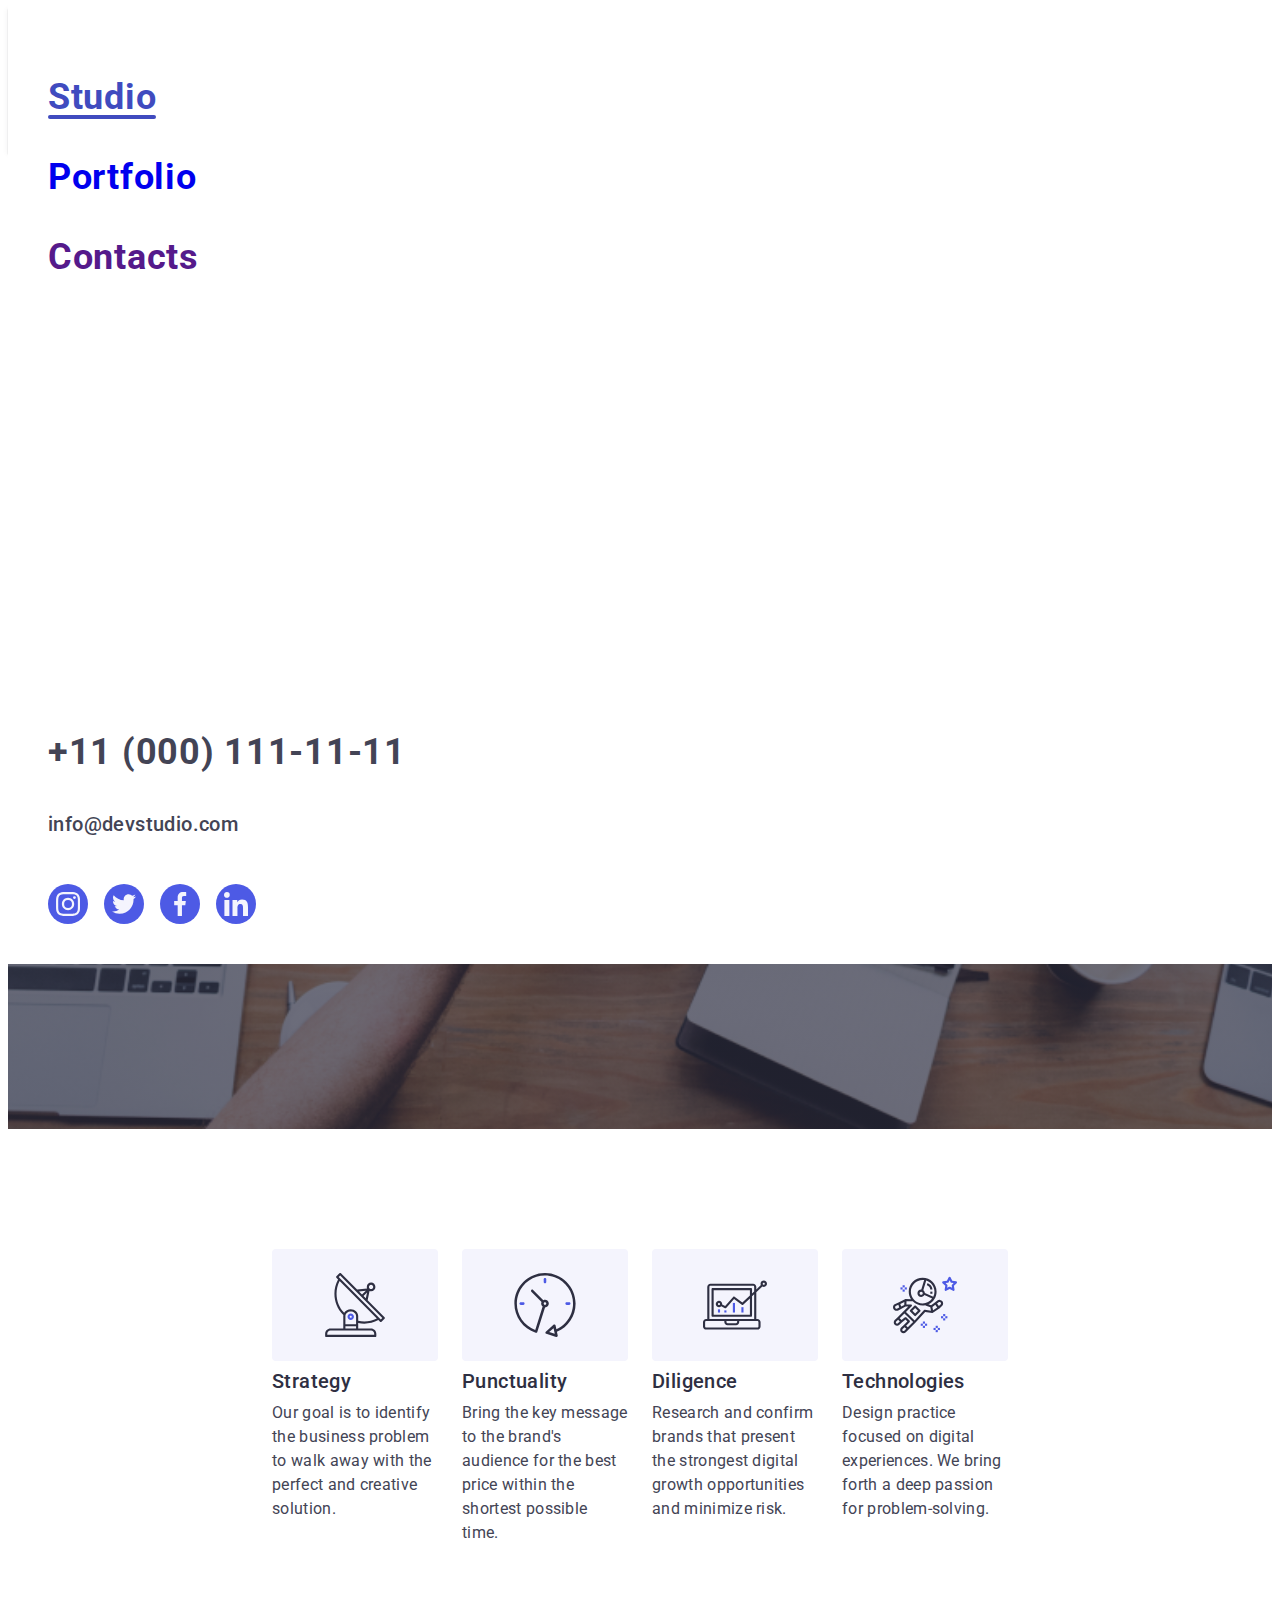
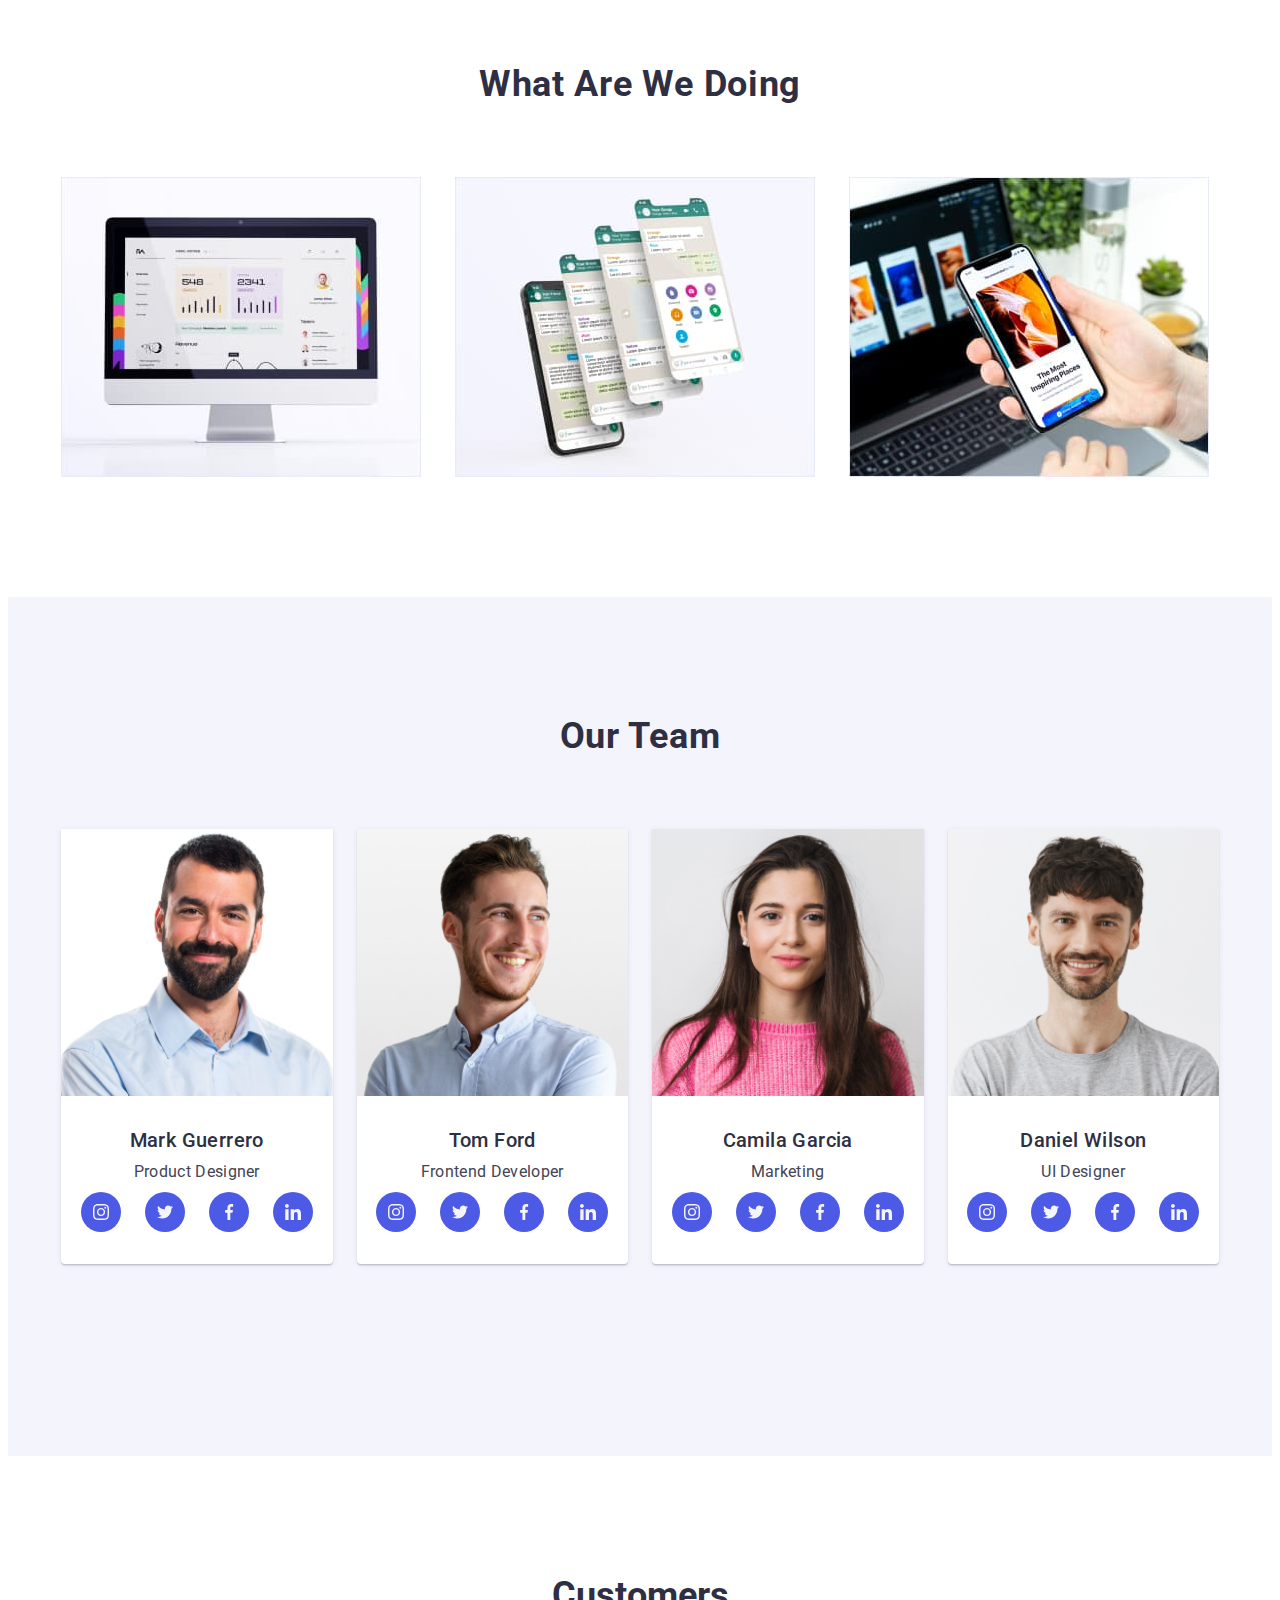
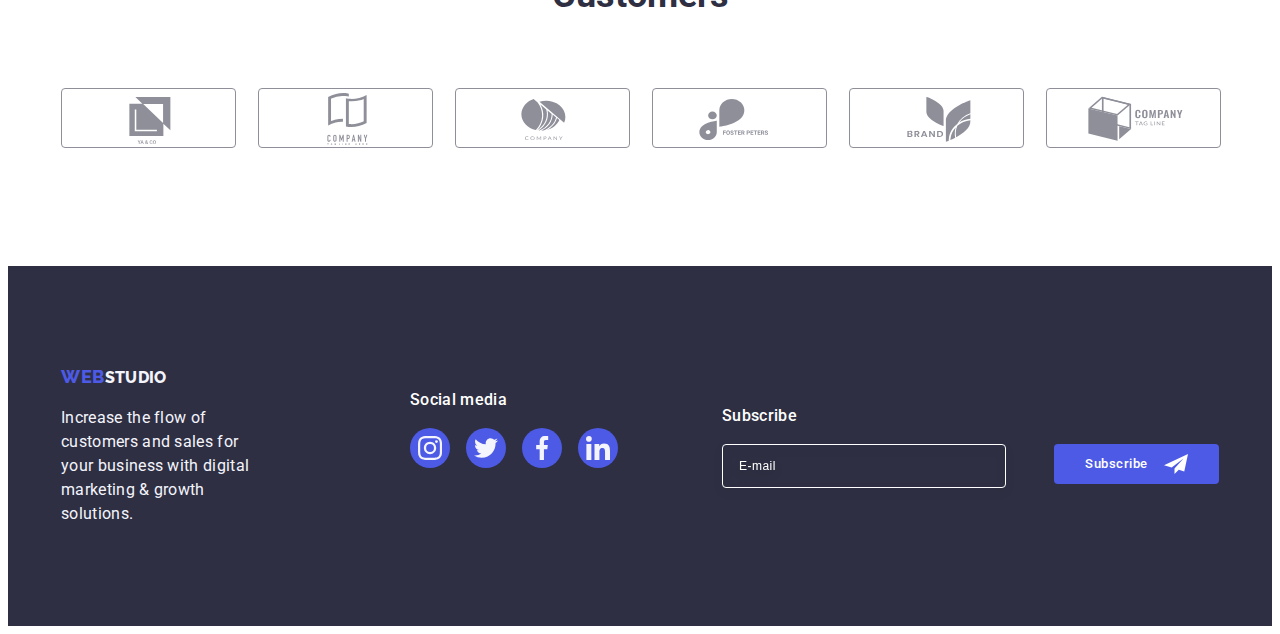
==== index.html @ 0165933c "hw-6" ====
<!DOCTYPE html>
<html lang="en">
  <head>
    <meta charset="UTF-8" />
    <meta http-equiv="X-UA-Compatible" content="IE=edge" />
    <meta name="viewport" content="width=device-width, initial-scale=1.0" />
    <link rel="preconnect" href="https://fonts.googleapis.com" />
    <link rel="preconnect" href="https://fonts.gstatic.com" crossorigin />
    <link
      href="https://fonts.googleapis.com/css2?family=Montserrat:wght@400;700&family=Raleway:wght@800&family=Roboto:wght@400;500;700&display=swap"
      rel="stylesheet"
    />
    <title>Main Page</title>
    <link
      rel="stylesheet"
      href="https://cdnjs.cloudflare.com/ajax/libs/modern-normalize/2.0.0/modern-normalize.min.css"
      integrity="sha512-4xo8blKMVCiXpTaLzQSLSw3KFOVPWhm/TRtuPVc4WG6kUgjH6J03IBuG7JZPkcWMxJ5huwaBpOpnwYElP/m6wg=="
      crossorigin="anonymous"
      referrerpolicy="no-referrer"
    />
    <link rel="stylesheet" href="./css/styles.css" />
    <link rel="stylesheet" href="./css/media.css" />
  </head>
  <body>
    <header class="header link list">
      <div class="container header-container">
        <nav class="header-nav">
          <a href="./index.html" class="header-nav-logo link"
            >WEB<span class="header-nav-web">Studio</span></a
          >
          <ul class="header-team link list">
            <li class="header-team-link">
              <a href="./index.html" class="link header-list current">Studio</a>
            </li>
            <li class="header-team-link">
              <a href="./portfolio.html" class="link header-list">Portfolio</a>
            </li>
            <li class="header-team-link">
              <a href="" class="link header-list">Contacts</a>
            </li>
          </ul>
        </nav>
        <address class="header-address">
          <ul class="header-adr-list list">
            <li>
              <a href="mailto:info@devstudio.com" class="link header-adr"
                >info@devstudio.com</a
              >
            </li>
            <li>
              <a href="tel:+110001111111" class="link header-adr"
                >+11 (000) 111-11-11</a
              >
            </li>
          </ul>
        </address>
        <button class="open-btn" type="button" data-menu-open>
          <svg class="modal-svg" width="32" height="22">
            <use
              class="menu-close"
              href="./images/icons.svg#icon-menu-header"
            ></use>
          </svg>
        </button>
      </div>
      <div class="mob-menu" data-menu>
        <div>
          <button class="close-btn" type="button" data-menu-close>
            <svg class="menu-svg" width="8" height="8">
              <use
                class="menu-close"
                href="./images/icons.svg#icon-close-black"
              ></use>
            </svg>
          </button>
          <ul class="mob-team link list">
            <li class="mob-team-link">
              <a href="./index.html" class="link mob-list current">Studio</a>
            </li>
            <li class="mob-team-link">
              <a href="./portfolio.html" class="link mob-list">Portfolio</a>
            </li>
            <li class="mob-team-link">
              <a href="" class="link mob-list">Contacts</a>
            </li>
          </ul>
        </div>
        <div>
          <ul class="header-adr-list list">
            <li class="mob-menu-tel">
              <a href="tel:+110001111111" class="link header-adr"
                >+11 (000) 111-11-11
              </a>
            </li>
            <li class="mob-menu-mail">
              <a href="mailto:info@devstudio.com" class="link header-adr"
                >info@devstudio.com</a
              >
            </li>
          </ul>
          <ul class="footer-soc-item">
            <li class="footer-soc-mer-list">
              <a
                class="footer-soc-mer"
                href=""
                aria-label="_blank"
                rel="noopener noreferrer"
              >
                <svg class="footer-soc-svg" width="24" height="24">
                  <use href="./images/icons.svg#icon-Instagram"></use>
                </svg>
              </a>
            </li>
            <li class="footer-soc-mer-list">
              <a
                class="footer-soc-mer"
                href=""
                aria-label="_blank"
                rel="noopener noreferrer"
              >
                <svg class="footer-soc-svg" width="24" height="24">
                  <use href="./images/icons.svg#icon-twitter"></use>
                </svg>
              </a>
            </li>
            <li class="footer-soc-mer-list">
              <a
                class="footer-soc-mer"
                href=""
                aria-label="_blank"
                rel="noopener noreferrer"
              >
                <svg class="footer-soc-svg" width="24" height="24">
                  <use href="./images/icons.svg#icon-facebook"></use>
                </svg>
              </a>
            </li>
            <li class="footer-soc-mer-list">
              <a
                class="footer-soc-mer"
                href=""
                aria-label="_blank"
                rel="noopener noreferrer"
              >
                <svg class="footer-soc-svg" width="24" height="24">
                  <use href="./images/icons.svg#icon-linkedin"></use>
                </svg>
              </a>
            </li>
          </ul>
        </div>
      </div>
    </header>
    <main>
      <section class="section-team list">
        <div class="container team-container">
          <h1 class="section-team-text">
            Effective Solutions for Your Business
          </h1>
          <button type="button" data-modal-open="" class="section-team-btn">
            Order Service
          </button>
        </div>
      </section>
      <!--About-->
      <section class="section-about">
        <div class="container">
          <h2 class="visually-hidden">About</h2>

          <ul class="section-about-list list">
            <li class="section-item">
              <div class="about-ikon">
                <svg width="64" height="64">
                  <use href="./images/icons.svg#icon-antenna"></use>
                </svg>
              </div>
              <h3 class="section-about-name">Strategy</h3>
              <p class="section-about-text">
                Our goal is to identify the business problem to walk away with
                the perfect and creative solution.
              </p>
            </li>
            <li class="section-item">
              <div class="about-ikon">
                <svg width="64" height="64">
                  <use href="./images/icons.svg#icon-clock"></use>
                </svg>
              </div>
              <h3 class="section-about-name">Punctuality</h3>
              <p class="section-about-text">
                Bring the key message to the brand's audience for the best price
                within the shortest possible time.
              </p>
            </li>
            <li class="section-item">
              <div class="about-ikon">
                <svg width="64" height="64">
                  <use href="./images/icons.svg#icon-diagram"></use>
                </svg>
              </div>
              <h3 class="section-about-name">Diligence</h3>
              <p class="section-about-text">
                Research and confirm brands that present the strongest digital
                growth opportunities and minimize risk.
              </p>
            </li>
            <li class="section-item">
              <div class="about-ikon">
                <svg width="64" height="64">
                  <use href="./images/icons.svg#icon-astronaut"></use>
                </svg>
              </div>
              <h3 class="section-about-name">Technologies</h3>
              <p class="section-about-text">
                Design practice focused on digital experiences. We bring forth a
                deep passion for problem-solving.
              </p>
            </li>
          </ul>
        </div>
      </section>
      <section class="section-question list">
        <div class="container question-container">
          <h2 class="section-question-text">What are we doing</h2>
          <ul class="section-question-images link list">
            <li class="section-item-images">
              <img src="./images/img-1.jpg" alt="monoblok" width="360" />
            </li>
            <li class="section-item-images">
              <img src="./images/img-2.jpg" alt="smartfon" width="360" />
            </li>
            <li class="section-item-images">
              <img src="./images/img-3.jpg" alt="monitor" width="360" />
            </li>
          </ul>
        </div>
      </section>
      <section class="section-people">
        <div class="container people-container">
          <h2 class="section-people-ourteam">Our Team</h2>
          <ul class="section-people-list list">
            <li class="section-list">
              <img
                class="section-workteam"
                src="./images/img-4.jpg"
                alt="Mark Guerrero"
                width="264"
              />
              <div class="container-section-list">
                <h3 class="section-people-name">Mark Guerrero</h3>
                <p class="section-people-work">Product Designer</p>
                <ul class="soc-mer">
                  <li class="soc-mer-list">
                    <a
                      class="soc-mer-ikon"
                      href=""
                      aria-label="_blank"
                      rel="noopener noreferrer"
                    >
                      <svg class="footer-soc-svg" width="16" height="16">
                        <use href="./images/icons.svg#icon-Instagram"></use>
                      </svg>
                    </a>
                  </li>
                  <li class="soc-mer-list">
                    <a
                      class="soc-mer-ikon"
                      href=""
                      aria-label="_blank"
                      rel="noopener noreferrer"
                    >
                      <svg class="footer-soc-svg" width="16" height="16">
                        <use href="./images/icons.svg#icon-twitter"></use>
                      </svg>
                    </a>
                  </li>
                  <li class="soc-mer-list">
                    <a
                      class="soc-mer-ikon"
                      href=""
                      aria-label="_blank"
                      rel="noopener noreferrer"
                    >
                      <svg class="footer-soc-svg" width="16" height="16">
                        <use href="./images/icons.svg#icon-facebook"></use>
                      </svg>
                    </a>
                  </li>
                  <li class="soc-mer-list">
                    <a
                      class="soc-mer-ikon"
                      href=""
                      aria-label="_blank"
                      rel="noopener noreferrer"
                    >
                      <svg class="footer-soc-svg" width="16" height="16">
                        <use href="./images/icons.svg#icon-linkedin"></use>
                      </svg>
                    </a>
                  </li>
                </ul>
              </div>
            </li>
            <li class="section-list">
              <img
                class="section-workteam"
                src="./images/img-5.jpg"
                alt="Tom Ford"
                width="264"
              />
              <div class="container-section-list">
                <h3 class="section-people-name">Tom Ford</h3>
                <p class="section-people-work">Frontend Developer</p>
                <ul class="soc-mer">
                  <li class="soc-mer-list">
                    <a
                      class="soc-mer-ikon"
                      href=""
                      aria-label="_blank"
                      rel="noopener noreferrer"
                    >
                      <svg class="footer-soc-svg" width="16" height="16">
                        <use href="./images/icons.svg#icon-Instagram"></use>
                      </svg>
                    </a>
                  </li>
                  <li class="soc-mer-list">
                    <a
                      class="soc-mer-ikon"
                      href=""
                      aria-label="_blank"
                      rel="noopener noreferrer"
                    >
                      <svg class="footer-soc-svg" width="16" height="16">
                        <use href="./images/icons.svg#icon-twitter"></use>
                      </svg>
                    </a>
                  </li>
                  <li class="soc-mer-list">
                    <a
                      class="soc-mer-ikon"
                      href=""
                      aria-label="_blank"
                      rel="noopener noreferrer"
                    >
                      <svg class="footer-soc-svg" width="16" height="16">
                        <use href="./images/icons.svg#icon-facebook"></use>
                      </svg>
                    </a>
                  </li>
                  <li class="soc-mer-list">
                    <a
                      class="soc-mer-ikon"
                      href=""
                      aria-label="_blank"
                      rel="noopener noreferrer"
                    >
                      <svg class="footer-soc-svg" width="16" height="16">
                        <use href="./images/icons.svg#icon-linkedin"></use>
                      </svg>
                    </a>
                  </li>
                </ul>
              </div>
            </li>
            <li class="section-list">
              <img
                class="section-workteam"
                src="./images/img-6.jpg"
                alt="Camila Garcia"
                width="264"
              />
              <div class="container-section-list">
                <h3 class="section-people-name">Camila Garcia</h3>
                <p class="section-people-work">Marketing</p>
                <ul class="soc-mer">
                  <li class="soc-mer-list">
                    <a
                      class="soc-mer-ikon"
                      href=""
                      aria-label="_blank"
                      rel="noopener noreferrer"
                    >
                      <svg class="footer-soc-svg" width="16" height="16">
                        <use href="./images/icons.svg#icon-Instagram"></use>
                      </svg>
                    </a>
                  </li>
                  <li class="soc-mer-list">
                    <a
                      class="soc-mer-ikon"
                      href=""
                      aria-label="_blank"
                      rel="noopener noreferrer"
                    >
                      <svg class="footer-soc-svg" width="16" height="16">
                        <use href="./images/icons.svg#icon-twitter"></use>
                      </svg>
                    </a>
                  </li>
                  <li class="soc-mer-list">
                    <a
                      class="soc-mer-ikon"
                      href=""
                      aria-label="_blank"
                      rel="noopener noreferrer"
                    >
                      <svg class="footer-soc-svg" width="16" height="16">
                        <use href="./images/icons.svg#icon-facebook"></use>
                      </svg>
                    </a>
                  </li>
                  <li class="soc-mer-list">
                    <a
                      class="soc-mer-ikon"
                      href=""
                      aria-label="_blank"
                      rel="noopener noreferrer"
                    >
                      <svg class="footer-soc-svg" width="16" height="16">
                        <use href="./images/icons.svg#icon-linkedin"></use>
                      </svg>
                    </a>
                  </li>
                </ul>
              </div>
            </li>
            <li class="section-list">
              <img
                class="section-workteam"
                src="./images/img-7.jpg"
                alt="Daniel Wilson"
                width="264"
              />
              <div class="container-section-list">
                <h3 class="section-people-name">Daniel Wilson</h3>
                <p class="section-people-work">UI Designer</p>
                <ul class="soc-mer">
                  <li class="soc-mer-list">
                    <a
                      class="soc-mer-ikon"
                      href=""
                      aria-label="_blank"
                      rel="noopener noreferrer"
                    >
                      <svg class="footer-soc-svg" width="16" height="16">
                        <use href="./images/icons.svg#icon-Instagram"></use>
                      </svg>
                    </a>
                  </li>
                  <li class="soc-mer-list">
                    <a
                      class="soc-mer-ikon"
                      href=""
                      aria-label="_blank"
                      rel="noopener noreferrer"
                    >
                      <svg class="footer-soc-svg" width="16" height="16">
                        <use href="./images/icons.svg#icon-twitter"></use>
                      </svg>
                    </a>
                  </li>
                  <li class="soc-mer-list">
                    <a
                      class="soc-mer-ikon"
                      href=""
                      aria-label="_blank"
                      rel="noopener noreferrer"
                    >
                      <svg class="footer-soc-svg" width="16" height="16">
                        <use href="./images/icons.svg#icon-facebook"></use>
                      </svg>
                    </a>
                  </li>
                  <li class="soc-mer-list">
                    <a
                      class="soc-mer-ikon"
                      href=""
                      aria-label="_blank"
                      rel="noopener noreferrer"
                    >
                      <svg class="footer-soc-svg" width="16" height="16">
                        <use href="./images/icons.svg#icon-linkedin"></use>
                      </svg>
                    </a>
                  </li>
                </ul>
              </div>
            </li>
          </ul>
        </div>
      </section>
      <section class="section-five">
        <div class="container">
          <h2 class="section-five-company">Customers</h2>

          <ul class="section-five-item">
            <li class="section-five-list">
              <a
                class="section-five-link"
                href=""
                aria-label="_blank"
                rel="noopener noreferrer"
              >
                <svg class="s-f-svg" width="104" height="56">
                  <use href="./images/icons.svg#icon-Logo1"></use>
                </svg>
              </a>
            </li>
            <li class="section-five-list">
              <a
                class="section-five-link"
                href=""
                aria-label="_blank"
                rel="noopener noreferrer"
              >
                <svg class="s-f-svg" width="104" height="56">
                  <use href="./images/icons.svg#icon-Logo2"></use>
                </svg>
              </a>
            </li>
            <li class="section-five-list">
              <a
                class="section-five-link"
                href=""
                aria-label="_blank"
                rel="noopener noreferrer"
              >
                <svg class="s-f-svg" width="104" height="56">
                  <use href="./images/icons.svg#icon-Logo3"></use>
                </svg>
              </a>
            </li>
            <li class="section-five-list">
              <a
                class="section-five-link"
                href=""
                aria-label="_blank"
                rel="noopener noreferrer"
              >
                <svg class="s-f-svg" width="104" height="56">
                  <use href="./images/icons.svg#icon-Logo4"></use>
                </svg>
              </a>
            </li>
            <li class="section-five-list">
              <a
                class="section-five-link"
                href=""
                aria-label="_blank"
                rel="noopener noreferrer"
              >
                <svg class="s-f-svg" width="104" height="56">
                  <use href="./images/icons.svg#icon-Logo5"></use>
                </svg>
              </a>
            </li>
            <li class="section-five-list">
              <a
                class="section-five-link"
                href=""
                aria-label="_blank"
                rel="noopener noreferrer"
              >
                <svg class="s-f-svg" width="104" height="56">
                  <use href="./images/icons.svg#icon-Logo6"></use>
                </svg>
              </a>
            </li>
          </ul>
        </div>
      </section>
    </main>
    <footer class="footer">
      <div class="container footer-container">
        <div class="footer-div">
          <a href="./index.html" class="footer-logo link"
            >WEB<span class="footer-web">Studio</span></a
          >
          <p class="footer-text">
            Increase the flow of customers and sales for your business with
            digital marketing & growth solutions.
          </p>
        </div>
        <div class="footer-soc-div">
          <p class="footer-soc">Social media</p>
          <ul class="footer-soc-item">
            <li class="footer-soc-mer-list">
              <a
                class="footer-soc-mer"
                href=""
                aria-label="_blank"
                rel="noopener noreferrer"
              >
                <svg class="footer-soc-svg" width="24" height="24">
                  <use href="./images/icons.svg#icon-Instagram"></use>
                </svg>
              </a>
            </li>
            <li class="footer-soc-mer-list">
              <a
                class="footer-soc-mer"
                href=""
                aria-label="_blank"
                rel="noopener noreferrer"
              >
                <svg class="footer-soc-svg" width="24" height="24">
                  <use href="./images/icons.svg#icon-twitter"></use>
                </svg>
              </a>
            </li>
            <li class="footer-soc-mer-list">
              <a
                class="footer-soc-mer"
                href=""
                aria-label="_blank"
                rel="noopener noreferrer"
              >
                <svg class="footer-soc-svg" width="24" height="24">
                  <use href="./images/icons.svg#icon-facebook"></use>
                </svg>
              </a>
            </li>
            <li class="footer-soc-mer-list">
              <a
                class="footer-soc-mer"
                href=""
                aria-label="_blank"
                rel="noopener noreferrer"
              >
                <svg class="footer-soc-svg" width="24" height="24">
                  <use href="./images/icons.svg#icon-linkedin"></use>
                </svg>
              </a>
            </li>
          </ul>
        </div>
        <div class="footer-sub">
          <p class="sub-text">Subscribe</p>
          <form class="sub-forms">
            <label class="sub-label" for="e-mail">
              <input
                id="e-mail"
                class="sub-input"
                name="sub-email"
                placeholder="E-mail"
                type="email"
            /></label>
            <button class="sub-button" type="submit">
              Subscribe
              <svg class="sub-svg" width="24" height="24">
                <use href="./images/icons.svg#icon-frame"></use>
              </svg>
            </button>
          </form>
        </div>
      </div>
    </footer>
    <div class="modal is-hidden" data-modal="">
      <div class="modal-menu">
        <button class="modal-button" type="button" data-modal-close="">
          <svg class="modal-svg" width="8" height="8">
            <use
              class="modal-close"
              href="./images/icons.svg#icon-close-black"
            ></use>
          </svg>
        </button>
        <p class="modal-text">Leave your contacts and we will call you back</p>
        <form class="modal-forms">
          <div class="modal-field">
            <label class="modal-label" for="user-name">Name</label>
            <div class="input-icon">
              <input
                class="modal-input"
                id="user-name"
                name="user-name"
                required
                type="text"
              />
              <svg class="modal-icon" width="18" height="24">
                <use class="" href="./images/icons.svg#icon-modal-name"></use>
              </svg>
            </div>
          </div>
          <div class="modal-field">
            <label class="modal-label" for="phone">Phone</label>
            <div class="input-icon">
              <input
                class="modal-input"
                id="phone"
                name="user-phone"
                required
                type="tel"
              />
              <svg class="modal-icon" width="18" height="24">
                <use
                  class="modal-item"
                  href="./images/icons.svg#icon-modal-phone"
                ></use>
              </svg>
            </div>
          </div>
          <div class="modal-field">
            <label class="modal-label" for="email">Email</label>
            <div class="input-icon">
              <input
                class="modal-input"
                id="email"
                name="user-email"
                required
                type="email"
              />
              <svg class="modal-icon" width="18" height="24">
                <use class="" href="./images/icons.svg#icon-modal-email"></use>
              </svg>
            </div>
          </div>

          <div class="modal-com">
            <label class="modal-label" for="user-comment">Comment</label>
            <textarea
              class="modal-com-text"
              name="user-comment"
              id="user-comment"
              placeholder="Text input"
              cols="30"
              rows="10"
            ></textarea>
          </div>
          <div class="checkbox">
            <input
              class="visually-hidden checkbox-input"
              name="user-privacy"
              value="true"
              id="user-privacy"
              type="checkbox"
            />
            <label class="checkbox-label" for="user-privacy">
              <span class="checkbox-label-span">
                <svg class="checkbox-svg" width="10" height="8">
                  <use href="./images/icons.svg#icon-vector"></use>
                </svg>
              </span>

              I accept the terms and conditions of the
              <a href="#" class="checkbox-link">Privacy Policy</a></label
            >
          </div>

          <button type="submit" class="modal-button-send">Send</button>
        </form>
      </div>
    </div>

    <script src="./js/modal.js"></script>
    <script src="./js/menu.js"></script>
  </body>
</html>
---- css/styles.css ----
:root {
  --title-color: #434455;
  --header-color: #2e2f42;
  --header-link: #434455;
  --footer-logo: #4d5ae5;
  --footer-text: #f4f4fd;
  --section-five: #8e8f99;
  --footer-soc: #ffffff;
  --modal-check: #404bbf;
}

body {
  font-family: "Roboto", sans-serif;
  color: #434455;
  background-color: #ffffff;
}
p,
h1,
h2,
h3,
h4,
h5,
h6 {
  margin-top: 0;
  margin-bottom: 0;
}
.visually-hidden {
  position: absolute;
  width: 1px;
  height: 1px;
  margin: -1px;
  border: 0;
  padding: 0;
  white-space: nowrap;
  clip-path: inset(100%);
  clip: rect(0 0 0 0);
  overflow: hidden;
}
img {
  display: block;
}

a {
  text-decoration: none;
}
ul {
  list-style-type: none;
  margin-top: 0;
  margin-bottom: 0;
  padding-left: 0;
}
.container {
  width: 100%;
  max-width: 1158px;
  padding-left: 15px;
  padding-right: 15px;
  margin-left: auto;
  margin-right: auto;
}

.link {
  text-decoration: none;
}

.list {
  list-style: none;
}

/* HEADER */

.header {
  display: flex;
  padding-top: 24px;
  padding-bottom: 24px;
  align-items: center;
  border-bottom: 1px solid #e7e9fc;
  box-shadow: 0px 2px 1px rgba(46, 47, 66, 0.08),
    0px 1px 1px rgba(46, 47, 66, 0.16), 0px 1px 6px rgba(46, 47, 66, 0.08);
}
.header-container {
  display: flex;
  width: 1158px;
}
.header-nav {
  display: flex;
  align-items: center;
}
.open-btn {
  background: transparent;
  border: none;
  margin-left: auto;
}
.menu-close {

}
.mob-menu {
  position: fixed;
  width: 100%;
  height: 100%;
  background-color: #ffffff;
  top: 0;
  z-index: 2;
  padding: 24px 24px 40px 40px;
  display: flex;
  flex-direction: column;
  justify-content: space-between;
}
.close-btn {
  border-color: #E7E9FC;
  display: block;
  margin-left: auto;
  background-color: transparent;
  border-radius: 50%;
  margin-bottom: 32px;
  
}
.mob-team {
}
.link {
}
.list {
}
.mob-team-link:not(:last-child) {
  margin-bottom: 40px;
}
.mob-list {
  font-size: 36px;
font-family: Roboto;
font-weight: 700;
line-height: 40px;
letter-spacing: 0.02em;
text-transform: capitalize;
}
.current {
}
.footer-soc-item {
}
.footer-soc-mer-list {
}
.footer-soc-mer {
}
.footer-soc-svg {
}

.header-team {
  display: none;
  
}
.header-list:hover {
  color: #404bbf;
}
.header-list:focus {
  color: #404bbf;
}
.current {
  position: relative;
  color: #404bbf;
}
.current::after {
  content: "";
  position: absolute;
  left: 0;
  bottom: -1px;
  height: 4px;
  width: 100%;
  display: block;
  background-color: #404bbf;
  border-radius: 2px;
}

.header-list {
  /* color: var(--header-color); */
  padding-top: 24px;
  padding-bottom: 24px;
  transition: color 250ms cubic-bezier(0.4, 0, 0.2, 1);
}
.header-team-link {
  font-weight: 500;
  font-size: 16px;
  line-height: 1.5;
  letter-spacing: 0.02em;
  color: var(--header-color);
}
.header-address {
  font-family: "Roboto";
  font-style: normal;
  font-weight: 400;
  font-size: 16px;
  line-height: 1.5;
  letter-spacing: 0.02em;
  color: #434455;
  display: none;
  margin-left: auto;
}
.header-adr-list {
  margin-bottom: 48px;
  flex-direction: column;
  /* display: none;
  gap: 40px; */
}
.mob-menu-tel {
  margin-bottom: 40px;
  font-size: 36px;
font-family: Roboto;
font-weight: 700;
line-height: 40px;
letter-spacing: 0.72px;
text-transform: capitalize;
color: #434455;
}
.mob-menu-mail {
  font-size: 20px;
font-family: Roboto;
font-weight: 500;
line-height: 24px;
letter-spacing: 0.4px;
}
.header-adr:hover {
  color: #404bbf;
}
.header-adr:focus {
  color: #404bbf;
}
.header-adr {
  color: var(--header-link);
  transition: color 250ms cubic-bezier(0.4, 0, 0.2, 1);
}

.header-nav-logo {
  font-family: "Raleway", sans-serif;
  text-transform: uppercase;
  font-weight: 800;
  font-size: 18px;
  line-height: 1.17;
  letter-spacing: 0.03em;
  color: #4d5ae5;
  margin-right: 76px;
}
.header-nav-web {
  color: var(--header-color);
}
.header-nav {
  font-weight: 800;
  font-size: 18px;
  line-height: 1.17;
  letter-spacing: 0.03em;
  color: #434455;
}

/* MAIN */
/* SECTION-ONE-INDEX */

.section-team {
  font-family: "Roboto", sans-serif;
  background: #2e2f42;
  text-align: center;
  padding: 188px 0;
  background-image: linear-gradient(
      rgba(46, 47, 66, 0.7),
      rgba(46, 47, 66, 0.7)
    ),
    url(../images/people-office.jpg);
  max-width: 1440px;
  background-repeat: no-repeat;
  background-position: center;
  background-size: cover;
  margin: 0 auto;
  height: 600px;
}
.team-container {
}

.section-team-text {
  font-family: "Roboto";
  font-weight: 700;
  font-size: 56px;
  line-height: 1.07;
  text-align: center;
  letter-spacing: 0.02em;
  color: #ffffff;
  max-width: 496px;
  height: 120px;
  margin: 0 auto;
}
.section-team-btn {
  text-align: center;
  font-family: "Roboto", sans-serif;
  font-weight: 500;
  font-size: 16px;
  line-height: 1.5;
  letter-spacing: 0.04em;
  color: #ffffff;
  background: #4d5ae5;
  cursor: pointer;
  min-width: 169px;
  height: 56px;
  border-radius: 4px;
  border: none;
  display: block;
  margin: 0 auto;
  margin-top: 48px;
  transition: background-color 250ms cubic-bezier(0.4, 0, 0.2, 1);
}
.section-team-btn:hover {
  background-color: #404bbf;
}
.section-team-btn:focus {
  background-color: #404bbf;
}

.section-btn {
  margin-bottom: 72px;
  display: flex;
  text-align: center;
  gap: 24px;

  justify-content: center;
}

.section-button {
  font-family: "Roboto", sans-serif;
  font-weight: 500;
  font-size: 16px;
  line-height: 1.5;
  letter-spacing: 0.04em;
  color: var(--footer-logo);
  background-color: var(--footer-text);
  cursor: pointer;
  min-height: 48px;
  border-radius: 4px;
  padding: 12px 24px;
  border: 1px solid #e7e9fc;
  transition: color 250ms cubic-bezier(0.4, 0, 0.2, 1),
    background-color 250ms cubic-bezier(0.4, 0, 0.2, 1),
    border-color 250ms cubic-bezier(0.4, 0, 0.2, 1),
    box-shadow 250ms cubic-bezier(0.4, 0, 0.2, 1);
}
.section-button:hover,
.section-button:focus {
  color: #ffffff;
  background-color: #404bbf;
  border: 1px solid transparent;
  box-shadow: 0px 3px 1px rgba(0, 0, 0, 0.1), 0px 2px 1px rgba(0, 0, 0, 0.08),
    0px 2px 2px rgba(0, 0, 0, 0.12);
}

/* SECTION-TWO-INDEX */

.section-about {
  padding-top: 120px;
  padding-bottom: 120px;
}
.section-about-list {
  display: flex;
  /* gap: 24px; */
  gap: 72px;
}
.section-item {
  width: 100%;
 
}
.about-ikon {
  display: flex;
  align-items: center;
  height: 112px;
  background-color: #f4f4fd;
  border-radius: 4px;
  margin-bottom: 8px;
  justify-content: center;
}

.section-about-name {
  text-align: center;
  font-family: "Roboto";
  font-weight: 700;
  font-size: 36px;
  line-height: 1.2;
  letter-spacing: 0.02em;
  color: #2e2f42;
  margin-bottom: 8px;
}

.section-about-text {
  font-family: "Roboto";
  font-weight: 400;
  font-size: 16px;
  line-height: 1.5;
  letter-spacing: 0.02em;
  color: #434455;
}

.section-people-work {
  font-family: "Roboto";
  font-weight: 400;
  font-size: 16px;
  line-height: 1.5;
  letter-spacing: 0.02em;
  color: #434455;
}
.question-container {
}
.section-question {
  font-size: 36px;
  line-height: 1.11;
  text-align: center;
  text-transform: capitalize;
  padding-bottom: 120px;
}
.section-question-text {
  font-family: "Roboto";
  font-weight: 700;
  font-size: 36px;
  line-height: 1.11;
  letter-spacing: 0.02em;
  text-transform: capitalize;
  color: #2e2f42;
  margin-bottom: 72px;
}
.section-question-images {
  display: flex;
  gap: 24px;
  padding: 0;
}
.section-item-images {
  width: calc((100% - 48px) / 3);
}
.people-container {
}

/*  FOUR */

.section-people {
  background-color: #f4f4fd;
  padding-bottom: 120px;
  padding-top: 120px;
}
.section-people-name {
  font-size: 20px;
  font-weight: 500;
  line-height: 1.2;
  letter-spacing: 0.02em;
  color: var(--header-color);
  text-align: center;
  margin-bottom: 8px;
}
.section-people-work {
  font-size: 16px;
  line-height: 1.5;
  letter-spacing: 0.02em;
  color: var(--header-link);
  text-align: center;
}
.section-people-ourteam {
  font-weight: 700;
  font-size: 36px;
  line-height: 1.11;
  text-align: center;
  letter-spacing: 0.02em;
  text-transform: capitalize;
  color: var(--header-color);
  margin-bottom: 72px;
}
.section-people-list {
  flex-wrap: wrap;
  
}
.section-workteam {
  width: 100%;
}
.section-list {
  background-color: #ffffff;
  box-shadow: 0px 1px 6px rgba(46, 47, 66, 0.08),
    0px 1px 1px rgba(46, 47, 66, 0.16), 0px 2px 1px rgba(46, 47, 66, 0.08);
    margin-bottom: 72px;
 
  border-radius: 0px 0px 4px 4px;
}
.soc-mer {
  display: flex;
  justify-content: center;
  gap: 24px;
  margin-top: 8px;
}
.soc-mer-list {
  width: 40px;
  height: 40px;
}
.soc-mer-ikon:hover,
.soc-mer-ikon:focus {
  background-color: #404bbf;
}
.soc-mer-svg {
  fill: var(--footer-text);
}
.soc-mer-ikon {
  width: 100%;
  height: 100%;
  background-color: #4d5ae5;
  border-radius: 50%;
  display: flex;
  align-items: center;
  justify-content: center;
  transition: background-color 250ms cubic-bezier(0.4, 0, 0.2, 1);
}
.container-section-list {
  padding: 32px 0px;
  font-size: 20px;
  line-height: 1.2;
  letter-spacing: 0.02em;
}
.section-port {
  padding-top: 96px;
  padding-bottom: 120px;
}
.section-foto {
  display: flex;
  text-decoration: none;
  flex-wrap: wrap;
  column-gap: 24px;
  row-gap: 48px;
}
.section-lista {
  display: block;
  transition: box-shadow 250ms cubic-bezier(0.4, 0, 0.2, 1);
}
.port-images {
  position: relative;
  overflow: hidden;
}
.section-lista:hover,
.section-lista:focus {
  box-shadow: 0px 1px 6px rgba(46, 47, 66, 0.08),
    0px 1px 1px rgba(46, 47, 66, 0.16), 0px 2px 1px rgba(46, 47, 66, 0.08);
}
.port-item {
  position: absolute;
  top: 0;
  font-size: 16px;
  line-height: 1.5;
  letter-spacing: 0.02em;
  color: var(--footer-text);
  padding: 40px 32px;
  background-color: #4d5ae5;
  height: 100%;
  width: 100%;
  transform: translateY(100%);
  transition: transform 250ms cubic-bezier(0.4, 0, 0.2, 1);
}
.section-lista:hover .port-item,
.section-lista:focus .port-item {
  transform: translateY(0%);
}
.container-table {
}
.table {
  width: calc((100% - 48px) / 3);
}
.foto-container {
}
.section-foto-name {
  font-weight: 500;
  font-size: 20px;
  line-height: 1.2;
  letter-spacing: 0.02em;
  color: var(--header-color);
  margin-bottom: 8px;
}
.container-link {
  border: 1px solid #e7e9fc;
  padding: 32px 16px;
  border-top: none;
}

.section-foto-text {
  font-size: 16px;
  line-height: 1.5;
  letter-spacing: 0.02em;
  color: var(--header-link);
}

.section-about-name {
  font-family: "Roboto";
  font-style: normal;
  font-weight: 500;
  font-size: 20px;
  line-height: 1.2;
  letter-spacing: 0.02em;
  color: #2e2f42;
}

/* SECTION-FIVE */

.section-five {
  padding: 120px 0;
}
.section-five-company {
  font-size: 36px;
  line-height: 1.11;
  color: var(--header-color);
  margin-bottom: 72px;
  text-align: center;
}
.section-five-item {
  /* flex-wrap: wrap; */
    /* max-width: 458px; */
    gap: 72px 16px;
}
.section-five-list {
  margin-bottom: 24px;
 /* margin: 0 auto;
    width: calc((100% - 16px) / 2); */
  /* width: calc((100% - 120px) / 6);
  height: 88px; */
}
.section-five-link {
  width: 100%;
  height: 100%;
  border: 1px solid #8e8f99;
  border-radius: 4px;
  display: flex;
  align-items: center;
  justify-content: center;
  color: var(--section-five);
  transition: border-color 250ms cubic-bezier(0.4, 0, 0.2, 1),
    color 250ms cubic-bezier(0.4, 0, 0.2, 1);
}
.section-five-link:hover,
.section-five-link:focus {
  color: #404bbf;
  border-color: #404bbf;
}
.s-f-svg {
  fill: currentColor;
}

/* FOOTER */

.footer {
  background-color: #2e2f42;
  padding: 100px 0;
}
.footer-container {
  display: flex;
  /* align-items: baseline; */
  flex-direction: column;
  align-items: center;
  text-align: center;
  justify-items: center;
  gap: 72px;
}
.sub-forms {
  flex-direction: column;
}
.footer-logo {
  font-family: "Raleway", sans-serif;
  font-weight: 800;
  font-size: 18px;
  line-height: 1.17;
  letter-spacing: 0.03em;
  color: var(--footer-logo);
  text-transform: uppercase;
  text-decoration: none;
  display: inline-block;
  margin-bottom: 16px;
}
.footer-web {
  font-family: "Raleway", sans-serif;
  font-style: normal;
  font-weight: 800;
  font-size: 16px;
  line-height: 1.5;
  letter-spacing: 0.02em;
  color: #f4f4fd;
}
.footer-text {
  line-height: 1.5;
  letter-spacing: 0.02em;
  color: var(--footer-text);
  max-width: 264px;
}

.footer-soc-div {
  font-weight: 500;
  font-size: 16px;
  line-height: 1.5;
  letter-spacing: 0.02em;
  color: var(--footer-soc);
}
.footer-soc {
  font-weight: 500;
  font-size: 16px;
  line-height: 1.5;
  letter-spacing: 0.02em;
  color: var(--footer-soc);
  margin-bottom: 16px;
}
.footer-soc-item {
  display: flex;
  gap: 16px;
}
.footer-soc-mer-list {
  width: 40px;
  height: 40px;
}
.footer-soc-mer {
  width: 100%;
  height: 100%;
  background-color: var(--footer-logo);
  border-radius: 50%;
  display: flex;
  align-items: center;
  justify-content: center;
  transition: background-color 250ms cubic-bezier(0.4, 0, 0.2, 1);
}
.footer-soc-mer:hover,
.footer-soc-mer:focus {
  background-color: #31d0aa;
}
.footer-soc-svg {
  fill: var(--footer-text);
}

/* MODAL */

.modal {
  padding: 72px 24px 24px 24px;
  position: fixed;
  top: 0;
  left: 0;
  width: 100%;
  height: 100%;
  background-color: rgba(46, 47, 66, 0.4);
  transition: opacity 250ms cubic-bezier(0.4, 0, 0.2, 1),
    visibility 250ms cubic-bezier(0.4, 0, 0.2, 1);
}
.is-hidden {
  opacity: 0;
  visibility: hidden;
  pointer-events: none;
}
.modal-menu {
  padding: 72px 24px 24px 24px;
  position: absolute;
  top: 50%;
  left: 50%;
  transform: translate(-50%, -50%) scale(1);
  width: 408px;
  min-height: 584px;
  background: #fcfcfc;
  box-shadow: 0px 1px 1px rgba(0, 0, 0, 0.14), 0px 1px 3px rgba(0, 0, 0, 0.12),
    0px 2px 1px rgba(0, 0, 0, 0.2);
  border-radius: 4px;
  transition: transform 250ms cubic-bezier(0.4, 0, 0.2, 1);
}
.modal-button {
  position: absolute;
  top: 24px;
  right: 24px;
  width: 24px;
  height: 24px;
  border-radius: 50%;
  display: flex;
  align-items: center;
  justify-content: center;
  background-color: #e7e9fc;
  border: 1px solid rgba(0, 0, 0, 0.1);
  padding: 0;
  cursor: pointer;
  transition: background-color 250ms cubic-bezier(0.4, 0, 0.2, 1),
    border 250ms cubic-bezier(0.4, 0, 0.2, 1);
}
.modal-button:hover,
.modal-button:focus {
  background-color: #404bbf;
  border: none;
}
.modal-svg {
  fill: #2e2f42;
  transition: fill 250ms cubic-bezier(0.4, 0, 0.2, 1);
}
.modal-button:hover .modal-svg,
.modal-button:focus .modal-svg {
  fill: #ffffff;
}

.modal-text {
  text-align: center;
  margin-bottom: 16px;
  font-weight: 500;
  line-height: 1.5;
  letter-spacing: 0.02em;
  color: var(--header-color);
}
.modal-forms {
}
.modal-field {
  margin-bottom: 8px;
}
.modal-label {
  margin-bottom: 4px;
  display: block;
  font-size: 12px;
  line-height: 1.17;
  color: var(--section-five);
  letter-spacing: 0.04em;
}
.modal-input {
  background-color: transparent;
  width: 100%;
  display: block;
  justify-items: center;
  align-items: center;
  border-radius: 4px;
  border: 1px solid rgba(46, 47, 66, 0.4);
  height: 40px;
  padding-left: 38px;
  outline: transparent;
  transition: border-color 250ms cubic-bezier(0.4, 0, 0.2, 1);
  border: 1px solid rgba(46, 47, 66, 0.4);
}
.modal-input:focus {
  border-color: #4d5ae5;
}
.modal-comments {
  width: 100%;
  display: block;
  justify-items: center;
  align-items: center;
  border-radius: 4px;
  margin-bottom: 8px;
  height: 138px;
}
.modal-text-title {
  padding-top: 16px;
}
.modal-button-send {
  text-align: center;
  font-family: "Roboto", sans-serif;
  font-weight: 500;
  font-size: 16px;
  line-height: 1.5;
  letter-spacing: 0.04em;
  color: #ffffff;
  background: #4d5ae5;
  cursor: pointer;
  min-width: 169px;
  height: 56px;
  border-radius: 4px;
  border: none;
  display: block;
  margin: 0 auto;
  margin-top: 24px;
  margin-bottom: 24px;
  transition: background-color 250ms cubic-bezier(0.4, 0, 0.2, 1);
}
/* .modal-label {
  Font size: 12px;
Line height: 14px;
Line height: 100%;
Align: Left;
Vertical align: Top;
Letter spacing: 4%;
} */

.modal-icon {
  /* fill: transparent; */
  /* stroke: #111111; */
  position: absolute;
  left: 16px;
  top: 50%;
  transform: translateY(-50%);
  transition: fill 250ms cubic-bezier(0.4, 0, 0.2, 1);
}
.modal-item {
  stroke: #111111;
}
.modal-input:focus + .modal-icon {
  fill: #4d5ae5;
}
.input-icon {
  position: relative;
}
.modal-com {
  margin-bottom: 16px;
}
.modal-com-text {
  width: 100%;
  height: 120px;
  font-size: 12px;
  line-height: 1.17;
  letter-spacing: 0.04em;
  color: rgba(46, 47, 66, 0.4);
  border: 1px solid rgba(46, 47, 66, 0.4);
  border-radius: 4px;
  background-color: transparent;
  padding: 8px 16px;
  outline: transparent;
  resize: none;
  transition: border-color 250ms cubic-bezier(0.4, 0, 0.2, 1);
}
.modal-com-text:focus {
  border-color: #4d5ae5;
}
.checkbox {
  margin-bottom: 24px;
}
.checkbox-label {
  font-size: 12px;
  line-height: 1.17;
  letter-spacing: 0.04em;
  color: var(--section-five);
}
.checkbox-label-span {
  width: 16px;
  height: 16px;
  border: 1px solid rgba(46, 47, 66, 0.4);
  border-radius: 2px;
  transition: background-color 250ms cubic-bezier(0.4, 0, 0.2, 1),
    border 250ms cubic-bezier(0.4, 0, 0.2, 1),
    fill 250ms cubic-bezier(0.4, 0, 0.2, 1);
  display: inline-flex;
  align-items: center;
  justify-content: center;
  fill: transparent;
  margin-right: 8px;
}
.checkbox-svg {
}
.checkbox-input:checked + .checkbox-label > .checkbox-label-span {
  border: none;
  background-color: var(--modal-check);
  fill: var(--footer-text);
}
.checkbox-link {
  color: var(--footer-logo);
  padding-left: 8px;
}


.sub-text {
  color: #ffffff;
  margin-bottom: 16px;
  font-weight: 500;
  font-style: 16px;
  line-height: 1.5;
  letter-spacing: 0.02em;
  color: #ffffff;
}
.sub-forms {
  gap: 24px;
  display: flex;
}
.sub-label {
}
.sub-input {
  width: 264px;
  height: 40px;
  border: 1px solid #ffffff;
  background-color: transparent;
  font-size: 12px;
  line-height: 1.5;
  letter-spacing: 0.04em;
  padding-left: 16px;
  filter: drop-shadow(0px 4px 4px rgba(0, 0, 0, 0.15));
  border-radius: 4px;
  color: #ffffff;
}
.sub-input::placeholder {
  color: #ffffff;
}
.sub-button {
  font-family: "Roboto", sans-serif;
  display: flex;
  background-color: #4d5ae5;
  border-radius: 4px;
  width: 165px;
  /* min-width: 165px; */
  height: 40px;
  margin: 0 auto;
  /* margin-left: 24px; */
  padding: 8px 24px;
  justify-content: center;
  align-items: center;
  font-weight: 500;
  line-height: 1.5;
  letter-spacing: 0.04em;
  color: #ffffff;
  cursor: pointer;
  border-radius: 4px;
  border: none;
}
.sub-button-text {
  font-size: 500;
}
.sub-svg {
  /* fill: #ffffff;  */
  margin-left: 16px;
}
---- css/media.css ----
.container {
  padding: 0 15px;
  margin: 0 auto;
}
@media screen and (min-width: 428px) {
  .container {
    width: 428px;
  }
  .section-list {
    flex-wrap: wrap;
  }
  .section-workteam {
    width: 100%;
  }
  .section-about-list {
    max-width: 396px;
  }
  .section-five-list {
    margin: 0 auto;
    width: calc((100% - 16px) / 2);
  }
  .section-five-item {
    display: flex;
  }

  .footer-container {
    display: flex;
    flex-direction: row;
    flex-wrap: wrap;
  }
  .footer-div {
    text-align: left;
  }
  .footer-soc {
    text-align: left;
  }
  .sub-text {
    text-align: left;
  }
  .sub-forms {
    flex-direction: inherit;
  }
  .footer-soc-div {
    margin-top: -36px;
  }
}

@media screen and (min-width: 768px) {
  .container {
    width: 768px;
  }
  .header-team,
  .header-address {
    display: flex;
    gap: 40px;
  }
  .open-btn {
    display: none;
  }

  .section-item {
    width: calc((100% - 24px) / 2);
  }
  .section-about-list {
    max-width: 736px;
    gap: 72px 24px;
  }
  .section-about-name {
    text-align-last: left;
  }
  .section-list {
    width: calc((100% - 24px) / 2);
  }
  .section-people-list {
    display: flex;
    gap: 64px 24px;
  }

  .section-five-list {
    margin: 0 auto;
    width: calc((100% - 32px) / 3);
  }
  .section-five-item {
    display: flex;
  }
}

@media screen and (min-width: 1158px) {
  .container {
    width: 1158px;
  }

  .section-people-list {
    display: flex;
    gap: 24px;
  }

  .section-list {
    flex-wrap: wrap;
    width: calc((100% - 72px) / 4);
  }

  .section-about-list {
    margin: 0 auto;
    display: flex;
    gap: 24px;
    /* gap: 72px; */
  }
  .section-item {
    width: calc((100% - 72px) / 4);
  }
  .section-five-item {
    display: flex;
    gap: 24px;
  }
  .footer-div {
    margin-right: 120px;
  }
  .footer-sub {
    padding-left: 80px;
  }
  .sub-button {
    min-width: 165px;
    margin-left: 24px;
  }
  .footer-container {
    display: flex;
  }
  .footer > .container {
    flex-wrap: unset;
    flex-direction: unset;
  }
}

.section {
  padding-top: 120px;
  padding-bottom: 120px;
}

@media screen and (max-width: 1157px) {
  .section {
    padding-top: 96px;
    padding-bottom: 96px;
  }
  .section-about-list {
    flex-wrap: wrap;
  }
  .about-ikon,
  .section-question {
    display: none;
  }
  .section-five-item {
    flex-wrap: wrap;
  }
  .footer > .container {
    flex-wrap: wrap;
    max-width: 530px;
  }
}

/* width: 95%;
    max-width: 392px;
    height: 95%;
    max-height: 584px;
    overflow: scroll; */

.footer > .container {
  /* flex-wrap: wrap; */
  gap: 72px 24px;
  /* max-width: 530px; */
}
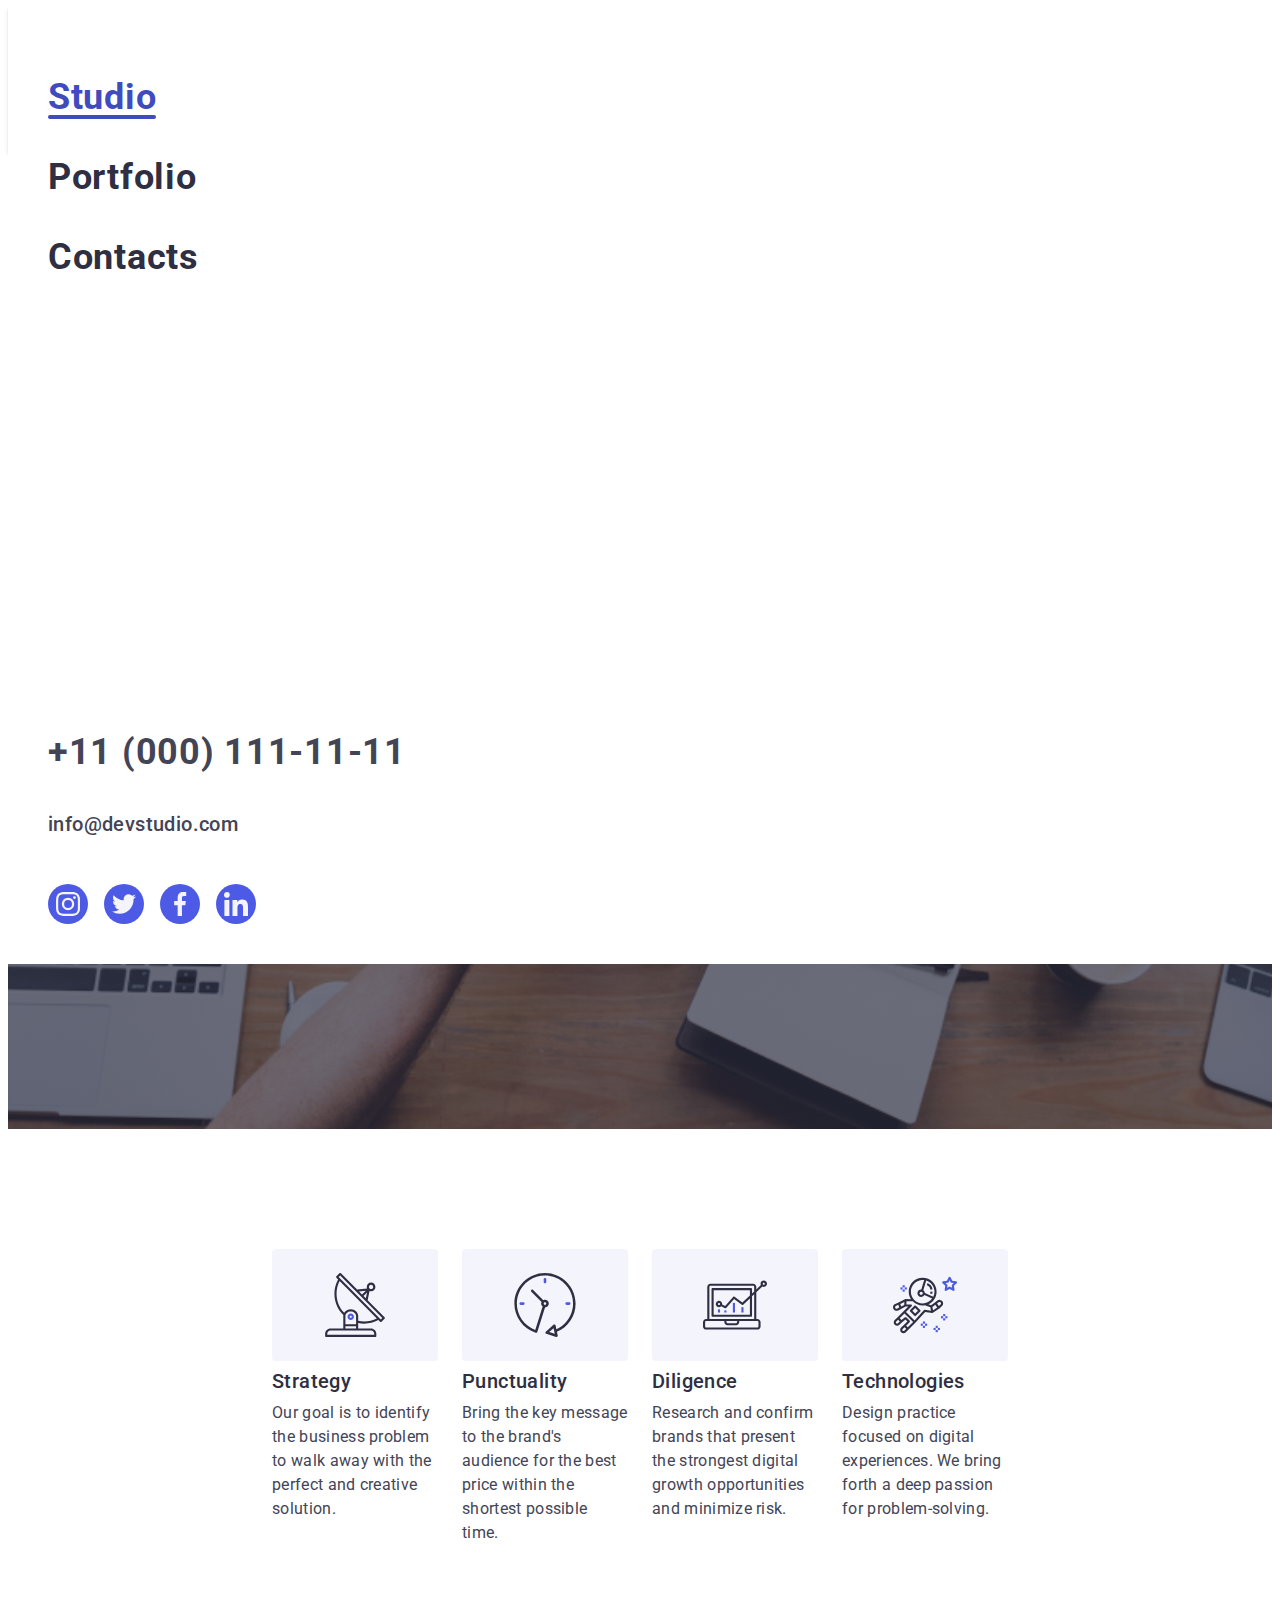
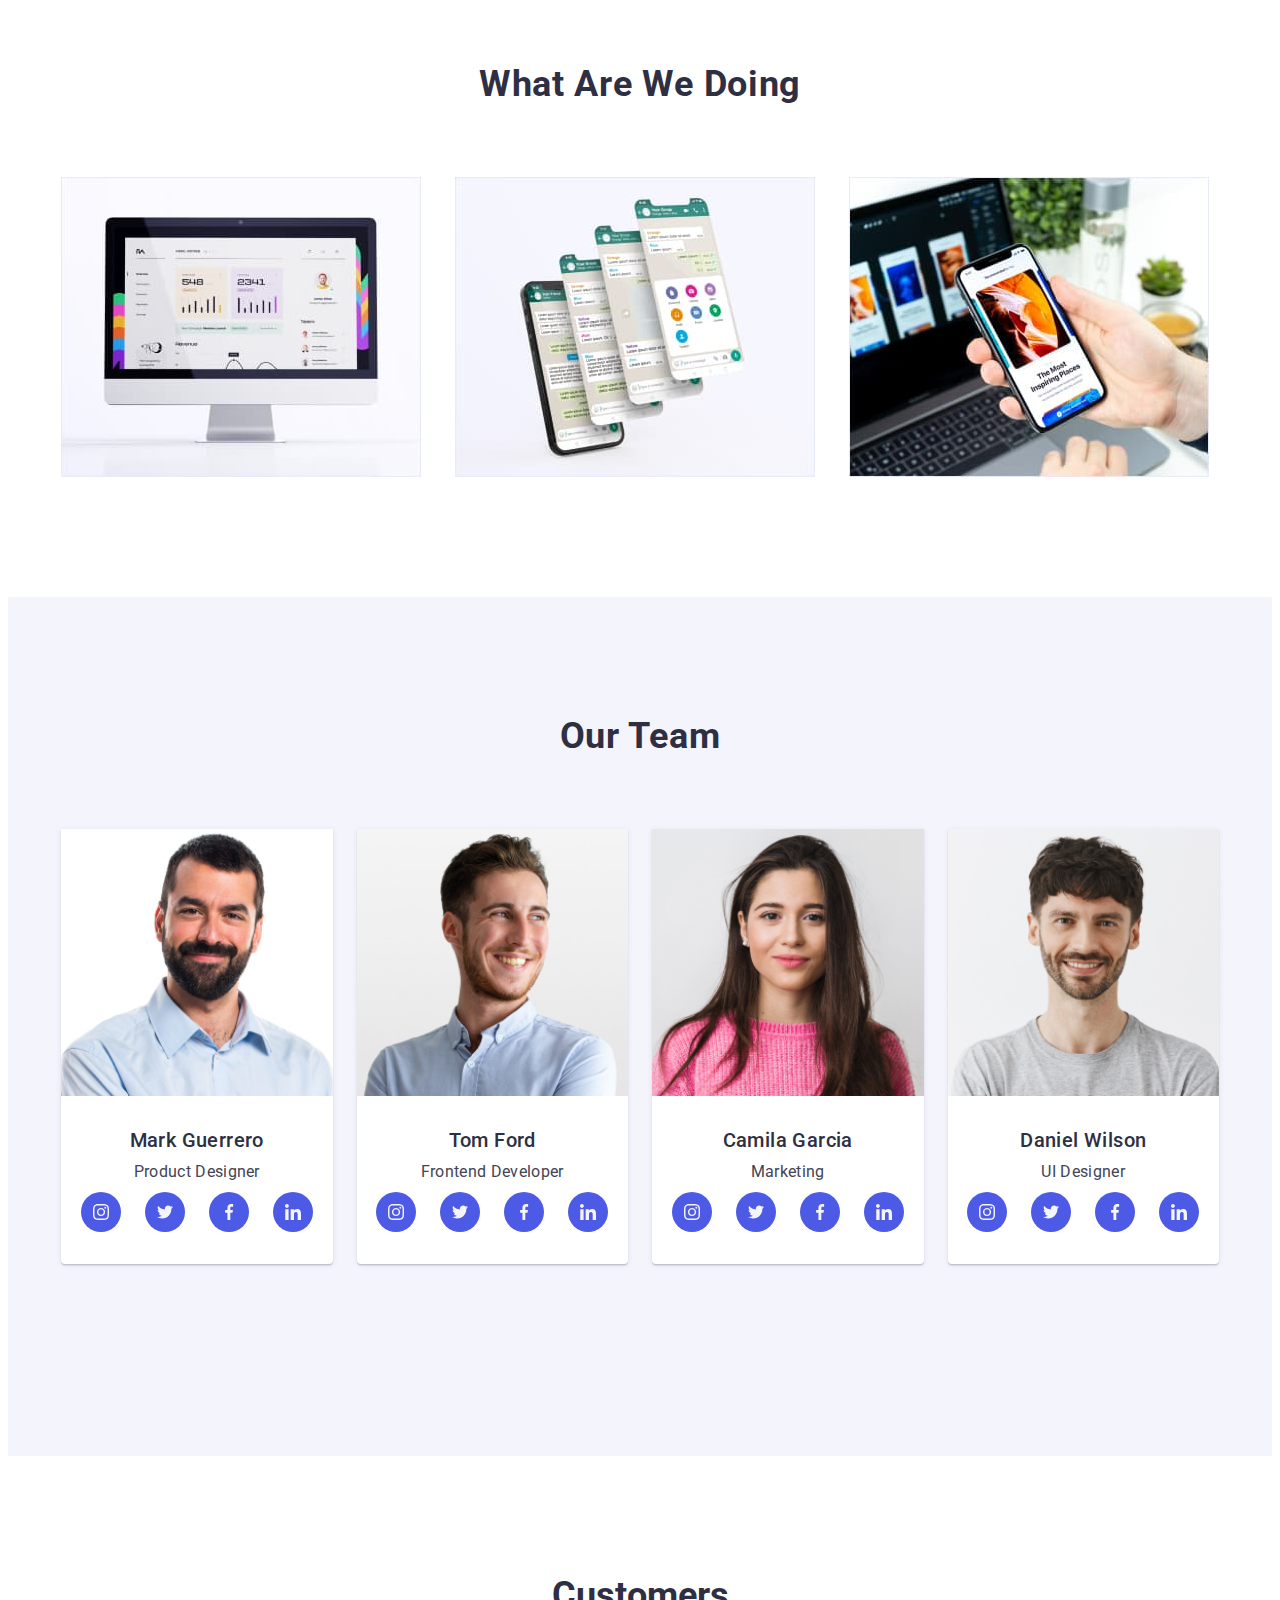
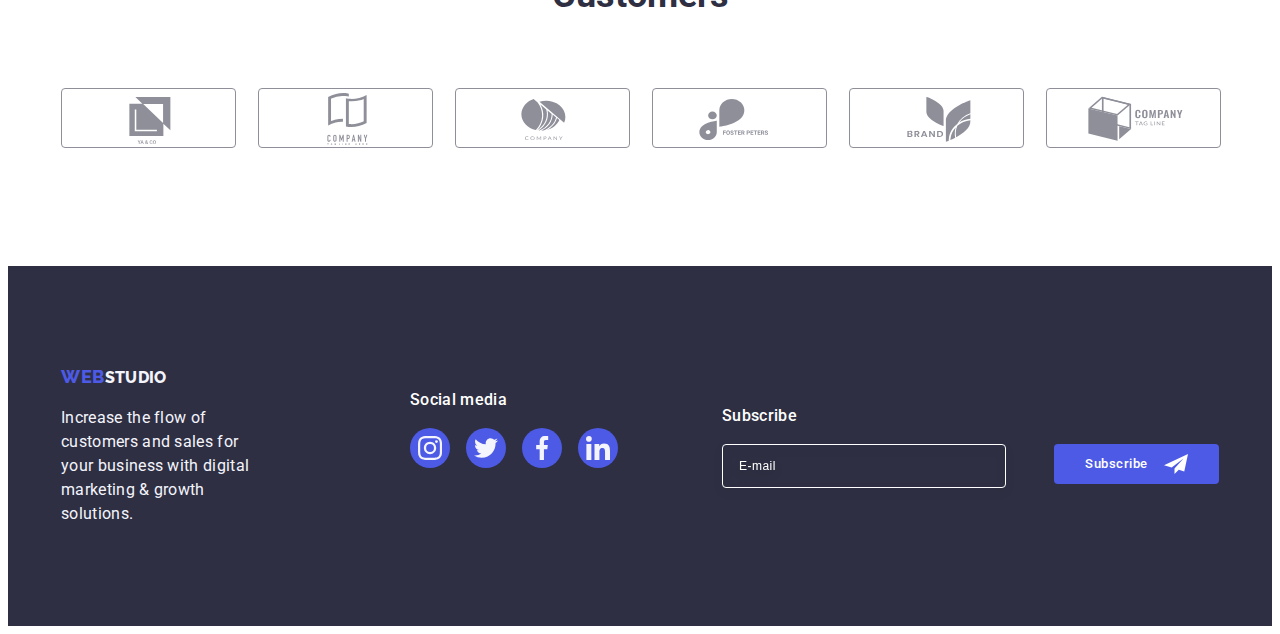
==== commit 868adadf: "hw6" ====
--- a/index.html
+++ b/index.html
@@ -54,7 +54,7 @@
             </li>
           </ul>
         </address>
-        <button class="open-btn" type="button" data-menu-open>
+        <button class="open-btn" type="button" js-open-menu>
           <svg class="modal-svg" width="32" height="22">
             <use
               class="menu-close"
@@ -63,9 +63,9 @@
           </svg>
         </button>
       </div>
-      <div class="mob-menu" data-menu>
+      <div class="mob-menu" .js-menu-container>
         <div>
-          <button class="close-btn" type="button" data-menu-close>
+          <button class="close-btn" type="button" .js-close-menu>
             <svg class="menu-svg" width="8" height="8">
               <use
                 class="menu-close"
--- a/css/styles.css
+++ b/css/styles.css
@@ -124,6 +124,7 @@
   margin-bottom: 40px;
 }
 .mob-list {
+  color: #2e2f42;
   font-size: 36px;
 font-family: Roboto;
 font-weight: 700;
@@ -153,7 +154,6 @@
   color: #404bbf;
 }
 .current {
-  position: relative;
   color: #404bbf;
 }
 .current::after {
--- a/css/media.css
+++ b/css/media.css
@@ -48,6 +48,9 @@
 @media screen and (min-width: 768px) {
   .container {
     width: 768px;
+  }
+  .current {
+    position: relative;
   }
   .header-team,
   .header-address {
@@ -157,12 +160,14 @@
     max-width: 530px;
   }
 }
+/* .modal {
+  width: 95%;
+  max-width: 392px;
+  height: 95%;
+  max-height: 584px;
+  overflow: scroll;
+} */
 
-/* width: 95%;
-    max-width: 392px;
-    height: 95%;
-    max-height: 584px;
-    overflow: scroll; */
 
 .footer > .container {
   /* flex-wrap: wrap; */
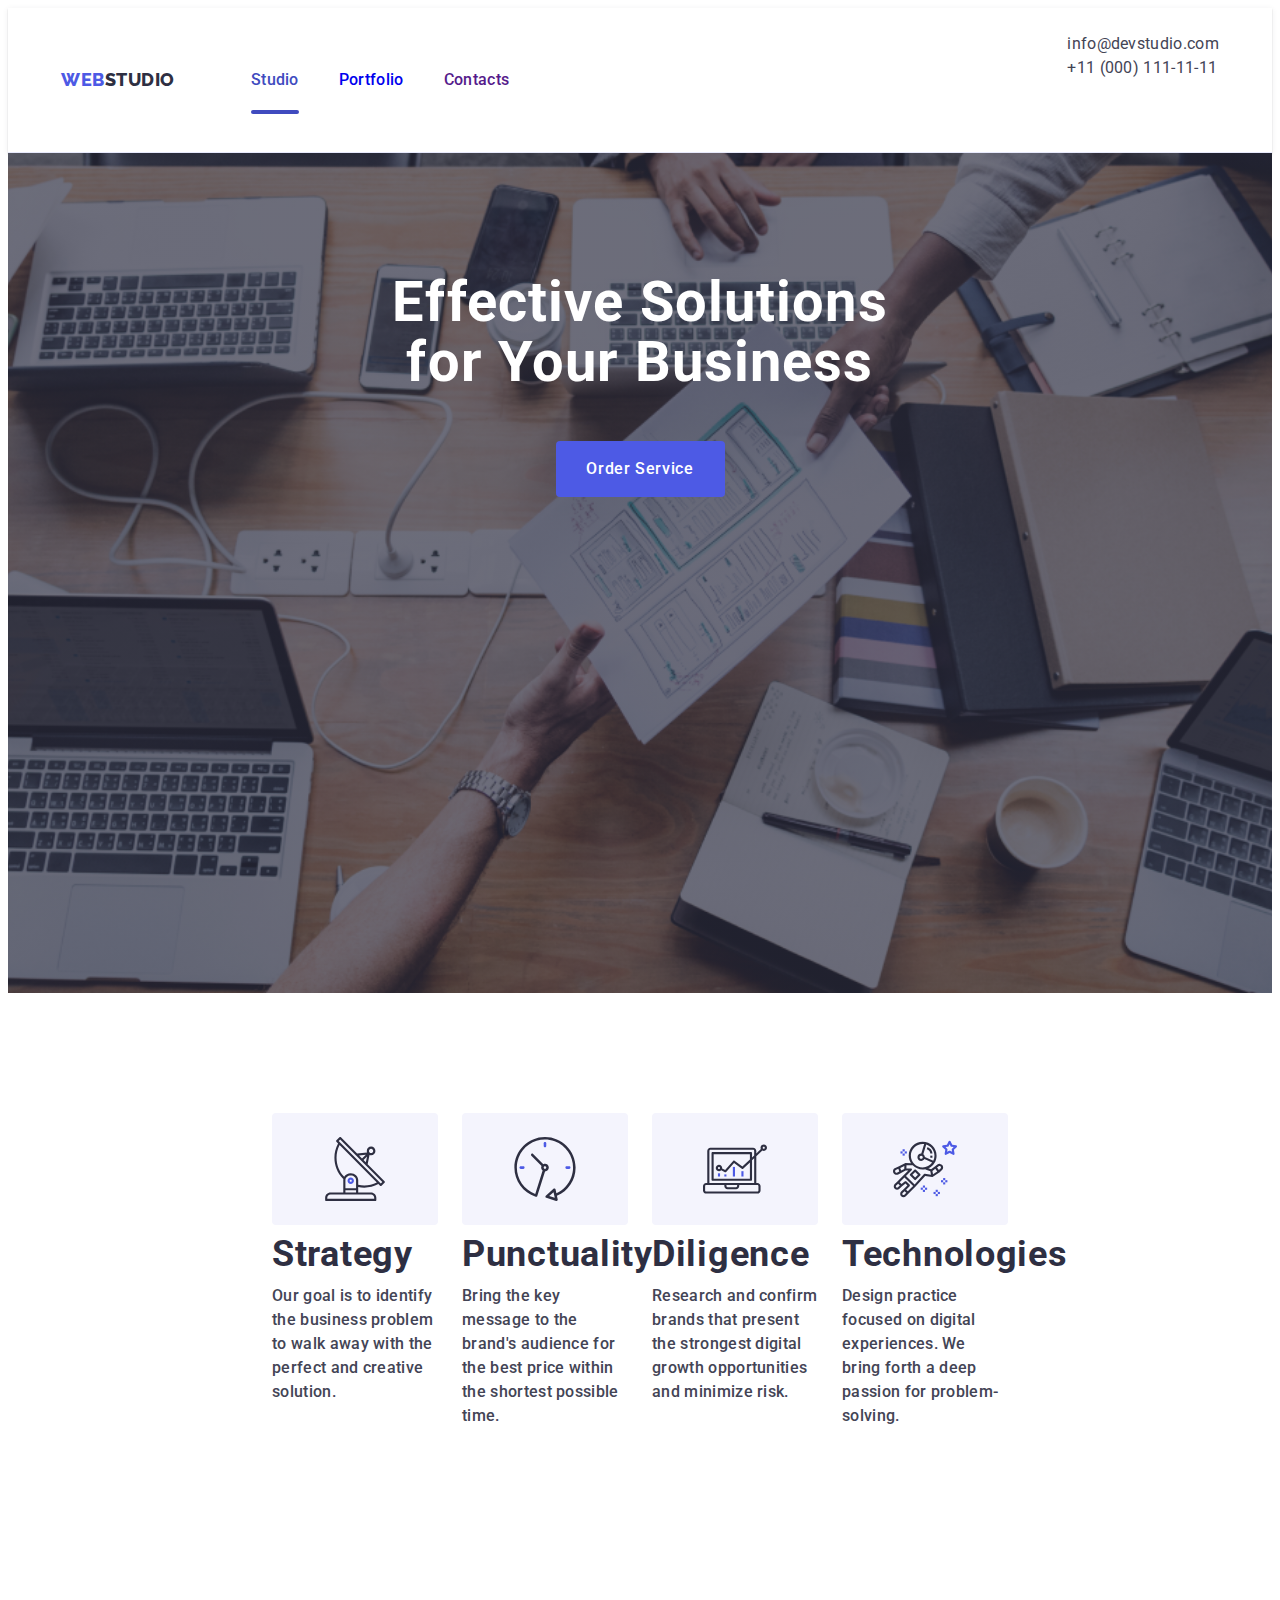
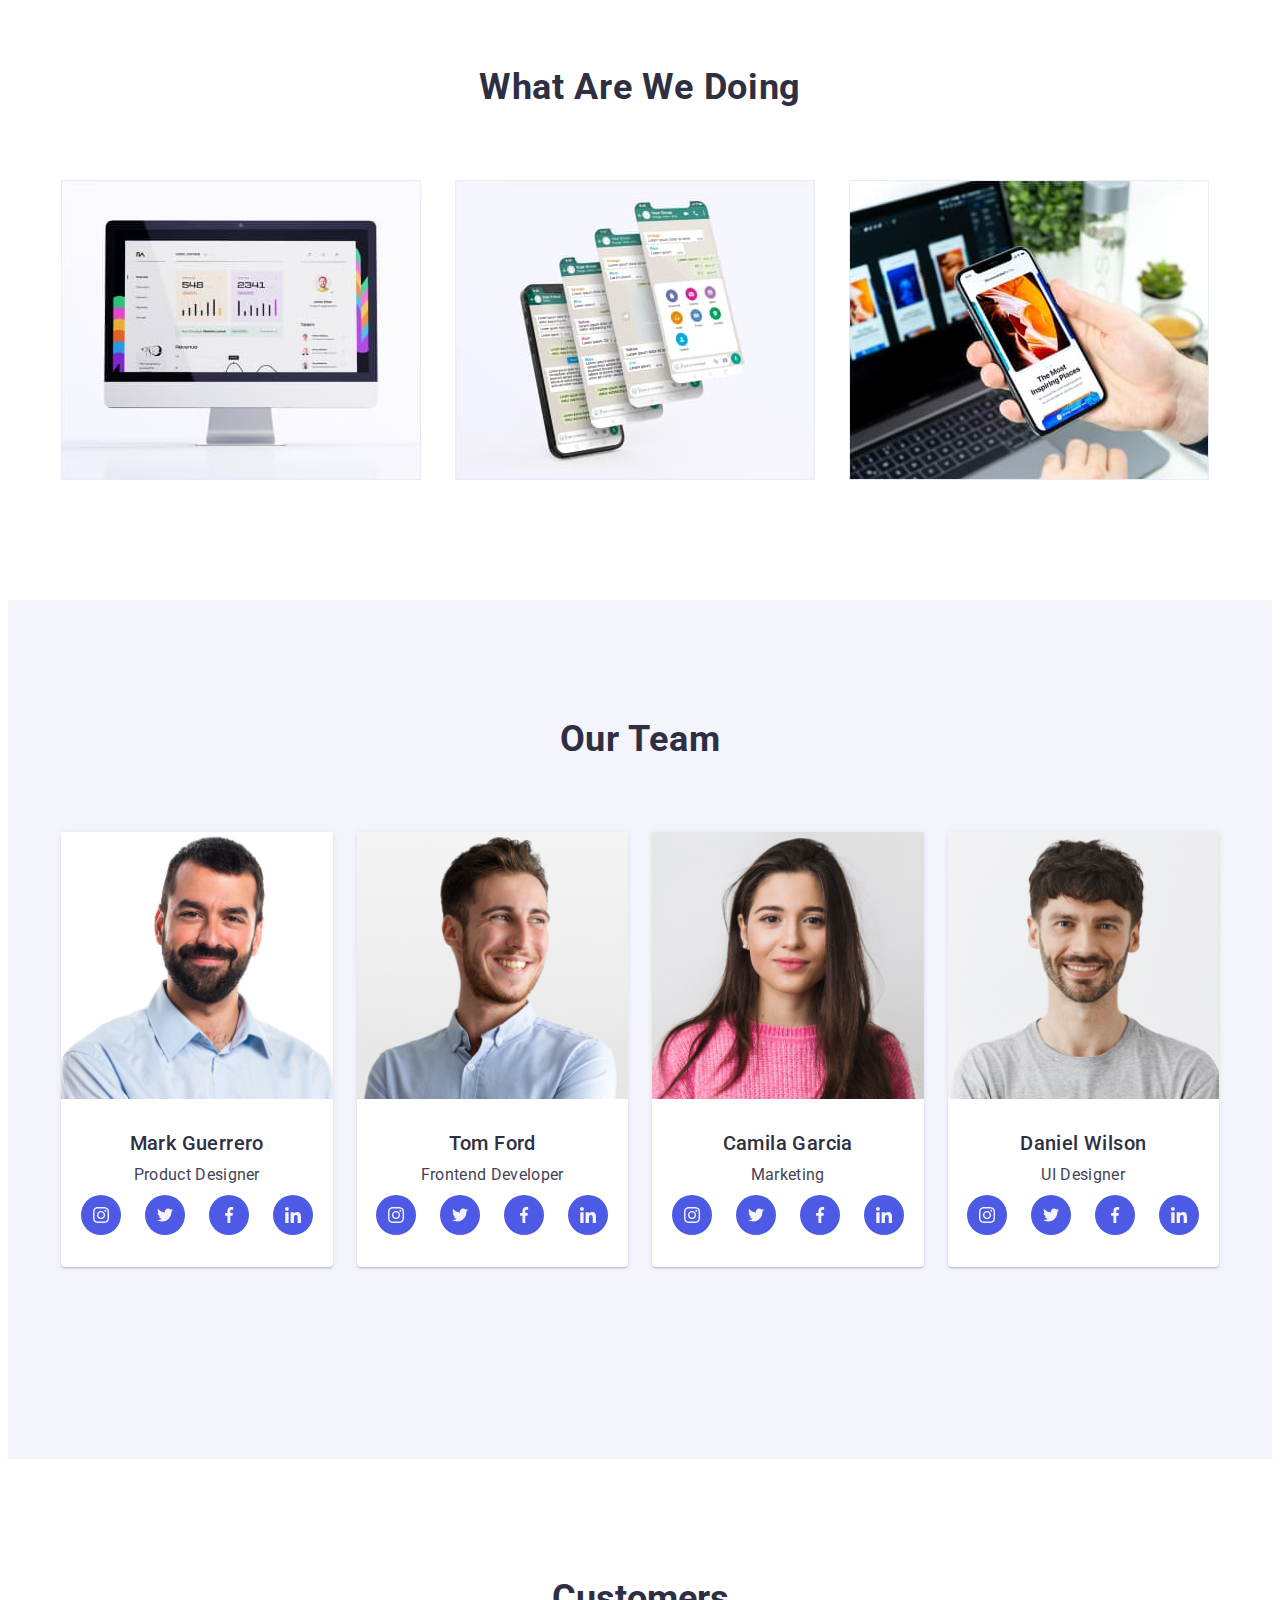
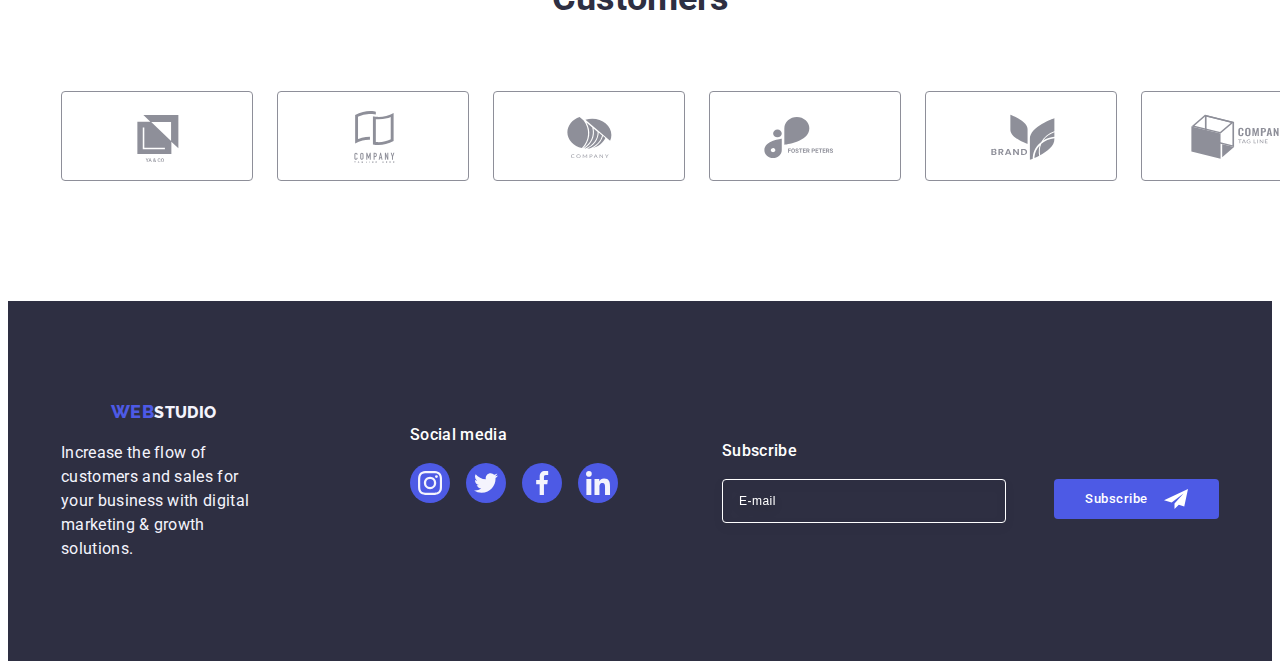
==== commit 3b4c028f: "hw-6" ====
--- a/index.html
+++ b/index.html
@@ -54,18 +54,18 @@
             </li>
           </ul>
         </address>
-        <button class="open-btn" type="button" js-open-menu>
+        <button class="open-btn js-open-menu" type="button">
           <svg class="modal-svg" width="32" height="22">
             <use
-              class="menu-close"
+              class="menu-open"
               href="./images/icons.svg#icon-menu-header"
             ></use>
           </svg>
         </button>
       </div>
-      <div class="mob-menu" .js-menu-container>
+      <div class="modal-mobile.is-open menu-container js-menu-container">
         <div>
-          <button class="close-btn" type="button" .js-close-menu>
+          <button class="close-btn js-close-menu" type="button">
             <svg class="menu-svg" width="8" height="8">
               <use
                 class="menu-close"
@@ -88,7 +88,7 @@
         <div>
           <ul class="header-adr-list list">
             <li class="mob-menu-tel">
-              <a href="tel:+110001111111" class="link header-adr"
+              <a href="tel:+110001111111" class="link mob-header-adr"
                 >+11 (000) 111-11-11
               </a>
             </li>
@@ -152,7 +152,7 @@
       </div>
     </header>
     <main>
-      <section class="section-team list">
+      <section class="section-team list section">
         <div class="container team-container">
           <h1 class="section-team-text">
             Effective Solutions for Your Business
@@ -163,7 +163,7 @@
         </div>
       </section>
       <!--About-->
-      <section class="section-about">
+      <section class="section-about section">
         <div class="container">
           <h2 class="visually-hidden">About</h2>
 
@@ -219,7 +219,7 @@
           </ul>
         </div>
       </section>
-      <section class="section-question list">
+      <section class="section-question list section">
         <div class="container question-container">
           <h2 class="section-question-text">What are we doing</h2>
           <ul class="section-question-images link list">
@@ -235,13 +235,14 @@
           </ul>
         </div>
       </section>
-      <section class="section-people">
+      <section class="section-people section">
         <div class="container people-container">
           <h2 class="section-people-ourteam">Our Team</h2>
           <ul class="section-people-list list">
             <li class="section-list">
               <img
                 class="section-workteam"
+                srcset="./images/img-4.jpg 1x, ./images/img-4-2x.jpg 2x"
                 src="./images/img-4.jpg"
                 alt="Mark Guerrero"
                 width="264"
@@ -304,6 +305,7 @@
             <li class="section-list">
               <img
                 class="section-workteam"
+                srcset="./images/img-5.jpg 1x, ./images/img-5-2x.jpg 2x"
                 src="./images/img-5.jpg"
                 alt="Tom Ford"
                 width="264"
@@ -366,6 +368,7 @@
             <li class="section-list">
               <img
                 class="section-workteam"
+                srcset="./images/img-6.jpg 1x, ./images/img-6-2x.jpg 2x"
                 src="./images/img-6.jpg"
                 alt="Camila Garcia"
                 width="264"
@@ -428,6 +431,7 @@
             <li class="section-list">
               <img
                 class="section-workteam"
+                srcset="./images/img-7.jpg 1x, ./images/img-7-2x.jpg 2x"
                 src="./images/img-7.jpg"
                 alt="Daniel Wilson"
                 width="264"
@@ -490,7 +494,7 @@
           </ul>
         </div>
       </section>
-      <section class="section-five">
+      <section class="section-five section">
         <div class="container">
           <h2 class="section-five-company">Customers</h2>
 
--- a/css/styles.css
+++ b/css/styles.css
@@ -90,7 +90,18 @@
   border: none;
   margin-left: auto;
 }
+
+.modal-mobile {
+  width: 95%;
+  max-width: 392px;
+  height: 95%;
+  max-height: 584px;
+  overflow: scroll;
+}
 .menu-close {
+
+}
+.menu-open {
 
 }
 .mob-menu {
@@ -105,6 +116,27 @@
   flex-direction: column;
   justify-content: space-between;
 }
+.menu-container {
+  position: fixed;
+  top: 0;
+  left: 0;
+  width: 100vw;
+  height: 100vh;
+  padding: 32px;
+  background-color: #ffffff;
+  z-index: 999;
+
+  transform: translateX(100%);
+  transition: transform 250ms ease-in-out;
+  display: flex;
+  flex-direction: column;
+  justify-content: space-between;
+}
+
+.menu-container.is-open {
+  transform: translateX(0);
+}
+
 .close-btn {
   border-color: #E7E9FC;
   display: block;
@@ -114,6 +146,10 @@
   margin-bottom: 32px;
   
 }
+/* .mob-header-adr {
+font-size: 36px;
+font-weight: 700;
+} */
 .mob-team {
 }
 .link {
@@ -259,7 +295,7 @@
       rgba(46, 47, 66, 0.7),
       rgba(46, 47, 66, 0.7)
     ),
-    url(../images/people-office.jpg);
+    url(../images/people-office-mob.jpg);
   max-width: 1440px;
   background-repeat: no-repeat;
   background-position: center;
@@ -267,13 +303,22 @@
   margin: 0 auto;
   height: 600px;
 }
+@media (min-device-pixel-ratio: 2), (min-resolution: 192dpi), (min-resolution: 2dppx) {
+  .section-team {
+    background-image: linear-gradient(
+      rgba(46, 47, 66, 0.7),
+      rgba(46, 47, 66, 0.7)
+    ),
+    url(../images/people-office-mob-2x.jpg);
+  }
+}
 .team-container {
 }
 
 .section-team-text {
   font-family: "Roboto";
   font-weight: 700;
-  font-size: 56px;
+  font-size: 36px;
   line-height: 1.07;
   text-align: center;
   letter-spacing: 0.02em;
@@ -347,8 +392,8 @@
 /* SECTION-TWO-INDEX */
 
 .section-about {
-  padding-top: 120px;
-  padding-bottom: 120px;
+  /* padding-top: 120px;
+  padding-bottom: 120px; */
 }
 .section-about-list {
   display: flex;
@@ -382,7 +427,7 @@
 
 .section-about-text {
   font-family: "Roboto";
-  font-weight: 400;
+  font-weight: 500;
   font-size: 16px;
   line-height: 1.5;
   letter-spacing: 0.02em;
@@ -431,8 +476,8 @@
 
 .section-people {
   background-color: #f4f4fd;
-  padding-bottom: 120px;
-  padding-top: 120px;
+  /* padding-bottom: 120px;
+  padding-top: 120px; */
 }
 .section-people-name {
   font-size: 20px;
@@ -578,15 +623,7 @@
   color: var(--header-link);
 }
 
-.section-about-name {
-  font-family: "Roboto";
-  font-style: normal;
-  font-weight: 500;
-  font-size: 20px;
-  line-height: 1.2;
-  letter-spacing: 0.02em;
-  color: #2e2f42;
-}
+
 
 /* SECTION-FIVE */
 
@@ -604,6 +641,7 @@
   /* flex-wrap: wrap; */
     /* max-width: 458px; */
     gap: 72px 16px;
+    display: flex;
 }
 .section-five-list {
   margin-bottom: 24px;
@@ -613,8 +651,8 @@
   height: 88px; */
 }
 .section-five-link {
-  width: 100%;
-  height: 100%;
+  width: 190px;
+  height: 88px;
   border: 1px solid #8e8f99;
   border-radius: 4px;
   display: flex;
@@ -644,7 +682,7 @@
   /* align-items: baseline; */
   flex-direction: column;
   align-items: center;
-  text-align: center;
+  /* text-align: center; */
   justify-items: center;
   gap: 72px;
 }
@@ -662,6 +700,8 @@
   text-decoration: none;
   display: inline-block;
   margin-bottom: 16px;
+  display: block;
+  text-align: center;
 }
 .footer-web {
   font-family: "Raleway", sans-serif;
@@ -685,6 +725,7 @@
   line-height: 1.5;
   letter-spacing: 0.02em;
   color: var(--footer-soc);
+  text-align: center;
 }
 .footer-soc {
   font-weight: 500;
--- a/css/media.css
+++ b/css/media.css
@@ -57,6 +57,25 @@
     display: flex;
     gap: 40px;
   }
+  .section-team-text {
+    font-size: 56px;
+  }
+  .section-team {
+    background-image: linear-gradient(
+      rgba(46, 47, 66, 0.7),
+      rgba(46, 47, 66, 0.7)
+    ),
+    url(../images/people-office-tab.jpg);
+  }
+  @media (min-device-pixel-ratio: 2), (min-resolution: 192dpi), (min-resolution: 2dppx) {
+    .section-team {
+      background-image: linear-gradient(
+        rgba(46, 47, 66, 0.7),
+        rgba(46, 47, 66, 0.7)
+      ),
+      url(../images/people-office-tab-2x.jpg);
+    }
+  }
   .open-btn {
     display: none;
   }
@@ -91,6 +110,22 @@
 @media screen and (min-width: 1158px) {
   .container {
     width: 1158px;
+  }
+  .section-team {
+    background-image: linear-gradient(
+      rgba(46, 47, 66, 0.7),
+      rgba(46, 47, 66, 0.7)
+    ),
+    url(../images/people-office.jpg);
+  }
+  @media (min-device-pixel-ratio: 2), (min-resolution: 192dpi), (min-resolution: 2dppx) {
+    .section-team {
+      background-image: linear-gradient(
+        rgba(46, 47, 66, 0.7),
+        rgba(46, 47, 66, 0.7)
+      ),
+      url(../images/people-office-2x.jpg);
+    }
   }
 
   .section-people-list {
@@ -154,19 +189,14 @@
   }
   .section-five-item {
     flex-wrap: wrap;
+    justify-content: center;
   }
   .footer > .container {
     flex-wrap: wrap;
     max-width: 530px;
   }
 }
-/* .modal {
-  width: 95%;
-  max-width: 392px;
-  height: 95%;
-  max-height: 584px;
-  overflow: scroll;
-} */
+
 
 
 .footer > .container {
